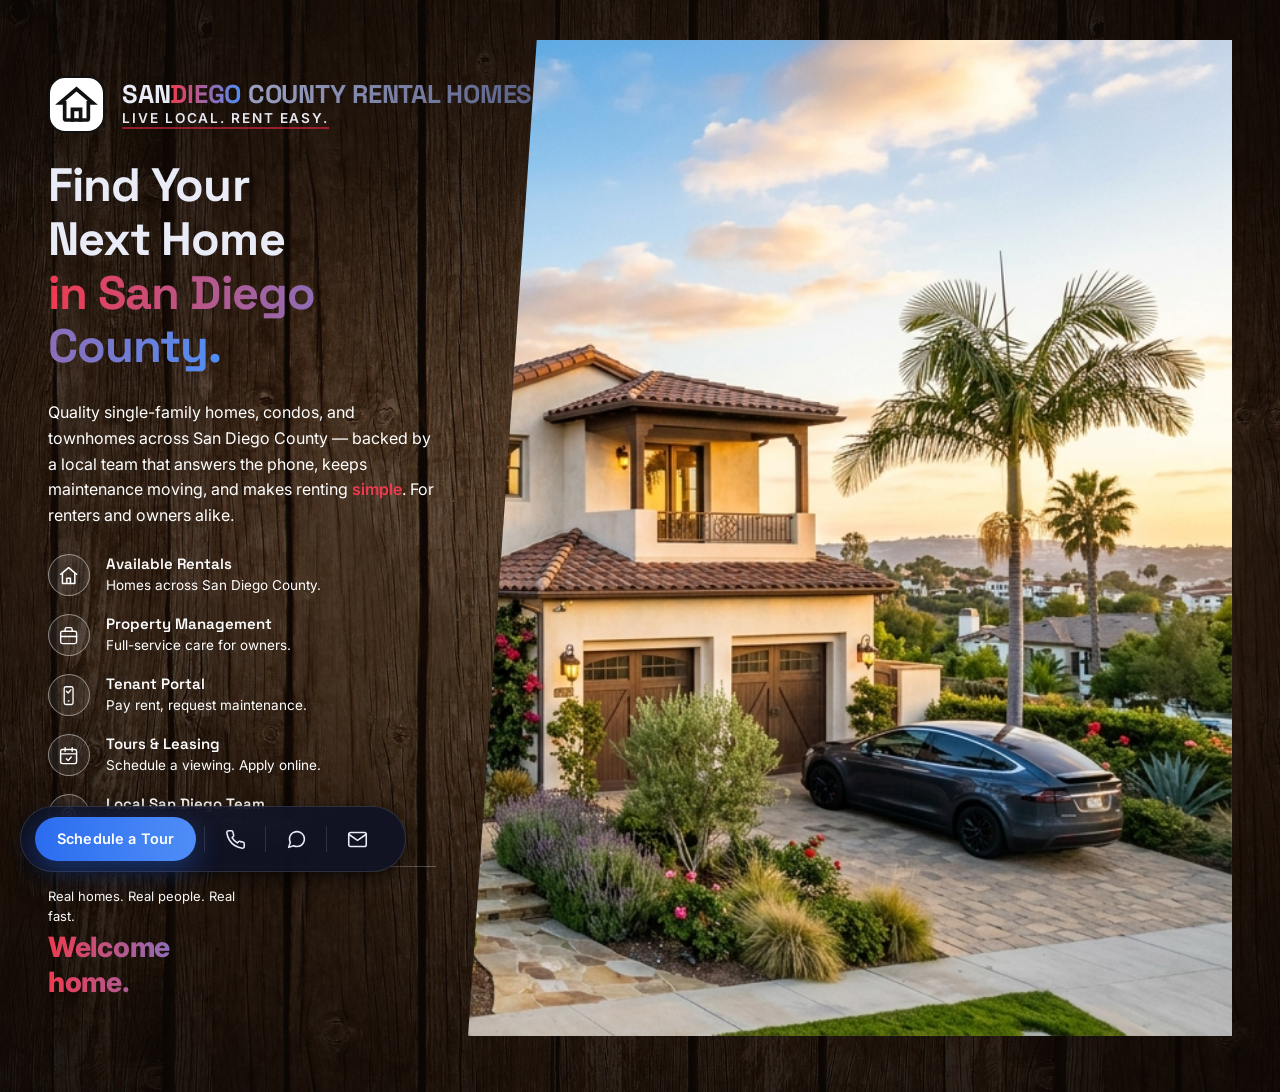
==== index.html @ 7c3f0041 "Revert cowboy titles, live chat + Schedule gradient blue, rancher-brand black-on-white house logo" ====
<!doctype html>
<html lang="en">
<head>
  <meta charset="UTF-8">
  <meta name="viewport" content="width=device-width, initial-scale=1">
  <title>San Diego County Rental Homes — Quality Rentals & Property Management in San Diego County, CA</title>
  <meta name="description" content="Find your next home in San Diego. Quality single-family homes, condos, and townhomes for rent across San Diego County — plus full-service property management for owners. Call or text 619-642-2087.">
  <link rel="preconnect" href="https://fonts.googleapis.com">
  <link rel="preconnect" href="https://fonts.gstatic.com" crossorigin>
  <link href="https://fonts.googleapis.com/css2?family=Space+Grotesk:wght@500;600;700&family=Inter:wght@400;500;600;700&display=swap" rel="stylesheet">
  <link rel="icon" type="image/svg+xml" href="assets/logo.svg">
  <link rel="apple-touch-icon" sizes="180x180" href="assets/appicon-180.png">
  <link rel="manifest" href="site.webmanifest">
  <meta name="theme-color" content="#0b0f1e">
  <link rel="stylesheet" href="pages.css?v=17">
  <link rel="stylesheet" href="floating-bar.css?v=6">
</head>
<body>
  <div class="page">
    <div class="hero">
      <div class="hero-copy">
        <div class="brand"><a class="brand-mark" href="index.html" aria-label="San Diego County Rental Homes home"><img src="assets/logo.svg" alt="San Diego County Rental Homes logo"></a>

          <div class="brand-text">
            <a class="brand-home" href="index.html" aria-label="San Diego County Rental Homes home"><h1 class="brand-title">SAN<span class="accent">DIEGO</span> <span class="suffix">COUNTY RENTAL HOMES</span></h1></a>
            <a class="brand-sub" href="rentals.html">LIVE LOCAL. RENT EASY.</a>
          </div>
        </div>

        <h2 class="headline">
          Find Your Next Home<br>
          <span class="grad">in San Diego County.</span>
        </h2>
        <p class="lede">
          Quality single-family homes, condos, and townhomes across San Diego County — backed by a local team that answers the phone, keeps maintenance moving, and makes renting <span class="hl">simple</span>. For renters and owners alike.
        </p>

      <div class="features">
        <div class="feature">
          <a class="feature-icon" href="rentals.html" aria-label="Available Rentals"><svg viewBox="0 0 24 24" fill="none" stroke-width="1.7" stroke-linecap="round" stroke-linejoin="round"><path d="M3 10.5 12 3l9 7.5"/><path d="M5 9.5V21h14V9.5"/><path d="M10 21v-6h4v6"/></svg></a>
          <div>
            <h3><a href="rentals.html">Available Rentals</a></h3>
            <p class="tight">Homes across San Diego County.</p>
          </div>
        </div>
        <div class="feature">
          <a class="feature-icon" href="management.html" aria-label="Property Management"><svg viewBox="0 0 24 24" fill="none" stroke-width="1.6" stroke-linecap="round" stroke-linejoin="round"><rect x="3" y="7" width="18" height="14" rx="2"/><path d="M8 7V5a2 2 0 0 1 2-2h4a2 2 0 0 1 2 2v2"/><path d="M3 13h18"/><path d="M8 13v0M12 13v0M16 13v0"/></svg></a>
          <div>
            <h3><a href="management.html">Property Management</a></h3>
            <p>Full-service care for owners.</p>
          </div>
        </div>
        <div class="feature">
          <a class="feature-icon" href="tenants.html" aria-label="Tenant Portal"><svg viewBox="0 0 24 24" fill="none" stroke-width="1.5"><rect x="7" y="2" width="10" height="20" rx="2"/><path d="M11 18h2"/><path d="M9.5 7l2 2 3-3.5" stroke-linecap="round" stroke-linejoin="round"/></svg></a>
          <div>
            <h3><a href="tenants.html">Tenant Portal</a></h3>
            <p>Pay rent, request maintenance.</p>
          </div>
        </div>
        <div class="feature">
          <a class="feature-icon" href="contact.html" aria-label="Tours and Leasing"><svg viewBox="0 0 24 24" fill="none" stroke-width="1.6" stroke-linecap="round" stroke-linejoin="round"><rect x="3" y="5" width="18" height="16" rx="2"/><path d="M8 3v4M16 3v4M3 10h18"/><path d="M9.5 15.5l2 2 3.5-4"/></svg></a>
          <div>
            <h3><a href="contact.html">Tours &amp; Leasing</a></h3>
            <p>Schedule a viewing. Apply online.</p>
          </div>
        </div>
        <div class="feature">
          <a class="feature-icon" href="management.html" aria-label="Local San Diego Team"><svg viewBox="0 0 24 24" fill="none" stroke-width="1.7" stroke-linecap="round" stroke-linejoin="round"><path d="M12 21s-7-6.1-7-11a7 7 0 0 1 14 0c0 4.9-7 11-7 11z"/><circle cx="12" cy="10" r="2.6"/></svg></a>
          <div>
            <h3><a href="contact.html">Local San Diego Team</a></h3>
            <p>From the coast to East County.</p>
          </div>
        </div>
      </div>

        <div class="cta-row">
          <div class="cta-text">
            Real homes. Real people. Real fast.<br>
            <a class="slamdunk-link" href="rentals.html" aria-label="See available rentals">Welcome home.</a>
          </div>

        </div>
      </div>

      <div class="hero-photo-frame">
        <img src="assets/hero.jpg" alt="A beautiful San Diego rental home at golden hour">
      </div>
    </div>
  </div>

    <script src="brand-fit.js?v=2"></script>
  <script src="swipe-nav.js?v=1"></script>
<nav class="footer-bar" role="navigation" aria-label="App actions">
  <a class="footer-btn footer-cta" aria-label="Schedule a Tour" href="contact.html"><span>Schedule a Tour</span></a>
  <div class="fb-divider"></div>
  <a class="footer-btn" aria-label="Call" href="tel:+16196422087"><svg viewBox="0 0 24 24"><path d="M22 16.92v3a2 2 0 0 1-2.18 2 19.79 19.79 0 0 1-8.63-3.07 19.5 19.5 0 0 1-6-6 19.79 19.79 0 0 1-3.07-8.67A2 2 0 0 1 4.11 2h3a2 2 0 0 1 2 1.72c.127.96.361 1.903.7 2.81a2 2 0 0 1-.45 2.11L8.09 9.91a16 16 0 0 0 6 6l1.27-1.27a2 2 0 0 1 2.11-.45c.907.339 1.85.573 2.81.7A2 2 0 0 1 22 16.92z"/></svg></a>
  <div class="fb-divider"></div>
  <a class="footer-btn" aria-label="Text" href="sms:+16196422087"><svg viewBox="0 0 24 24"><path d="M21 11.5a8.38 8.38 0 0 1-.9 3.8 8.5 8.5 0 0 1-7.6 4.7 8.38 8.38 0 0 1-3.8-.9L3 21l1.9-5.7a8.38 8.38 0 0 1-.9-3.8 8.5 8.5 0 0 1 4.7-7.6 8.38 8.38 0 0 1 3.8-.9h.5a8.48 8.48 0 0 1 8 8v.5z"/></svg></a>
  <div class="fb-divider"></div>
  <a class="footer-btn" aria-label="Email" href="mailto:buddy@birdrockfunding.com"><svg viewBox="0 0 24 24"><rect x="2" y="4" width="20" height="16" rx="2"/><path d="m22 6-10 7L2 6"/></svg></a>
</nav>
<script src="floating-bar.js?v=4"></script>

<script>
  window.chatwootSettings = {
    launcherTitle: "Chat with Buddy",
    position: 'right',
    locale: 'en',
    darkMode: 'dark',
    type: 'expanded'
  };
  (function(d,t) {
    var BASE_URL="https://app.chatwoot.com";
    var g=d.createElement(t),s=d.getElementsByTagName(t)[0];
    g.src=BASE_URL+"/packs/js/sdk.js";
    g.async = true;
    s.parentNode.insertBefore(g,s);
    g.onload=function(){
      window.chatwootSDK.run({
        websiteToken: 'w75DuTkaqM5nry2hyCZPVpFz',
        baseUrl: BASE_URL
      });
      var st = document.createElement('style');
      st.textContent = '#chatwoot_widget_launcher, .woot-widget-bubble, .chatwoot-launcher, ' +
        '.woot-widget-bubble-icon { background: linear-gradient(90deg, #2b6cf0, #4f8ef7) !important; border-radius: 14px; }';
      document.head.appendChild(st);
    }
  })(document,"script");
</script>
</body>
</html>
---- pages.css ----
:root {
  --navy-950: #0b0f1e;
  --navy-900: #0f162c;
  --navy-700: #1c2547;
  --ink: #e9ecf7;
  --ink-dim: #aab1d1;
  --ink-faint: #7b83a8;
  --red: #d7263d;
  --blue: #4f8ef7;
  --red-bright: #ef3a50;
  --white: #ffffff;
  --gradient: linear-gradient(90deg, var(--red-bright), var(--blue));
}

* { box-sizing: border-box; }
html, body { margin: 0; min-height: 100%; }
html { background: var(--navy-950); }
body {
  overflow-x: hidden;
  background: var(--navy-950);
  color: var(--ink);
  font-family: Inter, ui-sans-serif, system-ui, sans-serif;
  -webkit-font-smoothing: antialiased;
}
a { color: inherit; text-decoration: none; }
h1, h2, h3 { font-family: 'Space Grotesk', Inter, ui-sans-serif, system-ui, sans-serif; }

.page { max-width: 1400px; margin: 0 auto; padding: 40px 48px 56px; }
.page-nav { display: flex; align-items: center; justify-content: space-between; gap: 20px; margin-bottom: 18px; }
.brand { display: flex; align-items: center; gap: 17.3px; }
.brand-mark { width: 56.9px; height: 56.9px; border-radius: 17.3px; object-fit: cover; flex-shrink: 0; background: linear-gradient(135deg, #d7263d, #4f8ef7); padding: 2px; }
.brand-title { margin: 0; font: 700 27.2px/1 'Space Grotesk', Inter, sans-serif; letter-spacing: -.01em; white-space: nowrap; }
.brand-title .accent, .page-heading .grad, .cta-text strong { background: var(--gradient); -webkit-background-clip: text; background-clip: text; color: transparent; }
.brand-title .suffix { background: linear-gradient(90deg, #9aa1c2, #5c6389); -webkit-background-clip: text; background-clip: text; color: transparent; }
.brand-sub { margin-top: 7px; color: #e8eaf3; font-size: 13.6px; font-weight: 600; letter-spacing: .14em; }
a.brand-sub { text-decoration: underline; text-decoration-color: rgba(215, 38, 61, .65); text-underline-offset: 4px; text-decoration-thickness: 2px; transition: color .15s, text-decoration-color .15s; }
a.brand-sub:hover { color: #ffffff; text-decoration-color: var(--blue); }
.lede-link { color: #ef3a50; font-weight: 600; text-decoration: underline; text-decoration-color: rgba(215, 38, 61, .55); text-underline-offset: 3px; transition: color .15s, text-decoration-color .15s; }
.lede-link:hover { color: var(--blue); text-decoration-color: var(--blue); }
.back-link { color: var(--ink-dim); font-size: 13px; font-weight: 600; }
.back-link:hover { color: var(--white); }

.hero { display: grid; grid-template-columns: minmax(320px, 420px) 1fr; gap: 0; align-items: stretch; min-height: 720px; }
.hero-copy { display: flex; flex-direction: column; gap: 26px; justify-content: center; padding: 32px 10px 32px 0; }
.page-heading { max-width: 410px; margin: 0; font-size: clamp(39.4px, 3.66vw, 53.4px); font-weight: 700; line-height: 1.15; letter-spacing: -.02em; }
.page-heading.heading-wide { font-size: clamp(36px, 3.25vw, 46px); letter-spacing: -.03em; }
.page-heading.mcp-heading { font-size: clamp(22px, 1.85vw, 28px); letter-spacing: -.025em; }
.page-lede { max-width: 44ch; margin: 0; color: var(--ink); font-size: 16px; line-height: 1.6; }


/* --- Homepage-specific classes (index.html) --- */
.headline { margin: 0; font-size: clamp(39.4px, 3.66vw, 53.4px); font-weight: 700; line-height: 1.15; letter-spacing: -.02em; text-wrap: balance; }
.headline .grad { background: var(--gradient); -webkit-background-clip: text; background-clip: text; color: transparent; }
.lede { max-width: 44ch; margin: 0; color: var(--ink); font-size: 16px; line-height: 1.6; }
.lede .hl { color: #ef3a50; font-weight: 600; }
.brand-mark img { width: 100%; height: 100%; object-fit: cover; border-radius: 15.3px; display: block; }
/* Side bullet list — same as Home page features */
.section-label { color: #ef3a50; font-size: 11px; font-weight: 700; letter-spacing: .18em; text-transform: uppercase; margin: 2px 0 -10px; }
.section-label:empty { display: none; }
.features { display: flex; flex-direction: column; gap: 18px; }
.features.compact { gap: 10px; }
.features.compact .feature-icon { width: 34px; height: 34px; }
.features.compact .feature-icon svg { width: 17px; height: 17px; }
.features.compact h3 { font-size: 13.5px; }
.features.compact p { font-size: 12px; }
.feature { display: flex; gap: 16px; align-items: flex-start; }
.feature-icon { width: 42px; height: 42px; border-radius: 50%; border: 1.5px solid rgba(215,38,61,0.55); display: flex; align-items: center; justify-content: center; flex-shrink: 0; background: rgba(215,38,61,0.08); color: inherit; }
.feature-icon svg { width: 21.25px; height: 21.25px; stroke: #ffffff; }
.feature h3 { font-size: 15px; font-weight: 600; margin: 0 0 2px; color: var(--ink); }
.feature p { font-size: 13.5px; line-height: 1.5; color: var(--ink-faint); margin: 0; max-width: none; }
.feature.active .feature-icon { background: var(--gradient); border-color: transparent; box-shadow: 0 6px 18px rgba(215,38,61,.35); }
.feature.active h3 a { background: var(--gradient); -webkit-background-clip: text; background-clip: text; color: transparent; }
.feature h3 a:hover { color: var(--white); }

.cta-row { display: flex; flex-direction: column; align-items: flex-start; gap: 14px; margin-top: 4px; padding-top: 20px; border-top: 1px solid rgba(255,255,255,.09); }
.cta-text { max-width: 200px; color: var(--ink); font-size: 13px; line-height: 1.5; }
.cta-text strong { font-size: 14px; font-weight: 600; }
.slamdunk-link { display: inline-block; margin-top: 4px; font-size: clamp(20px, 3vw, 28px); font-weight: 800; line-height: 1.25; letter-spacing: -.01em; background: var(--gradient); -webkit-background-clip: text; background-clip: text; color: transparent; transition: opacity .15s, transform .15s; }
.slamdunk-link:hover { opacity: .88; transform: translateY(-1px); }
.page-heading.flow-heading { letter-spacing: -.025em; }
@media (max-width: 980px) {
  .page-heading.flow-heading { font-size: clamp(35px, 7.15vw, 52px); white-space: nowrap; }
}
@media (max-width: 560px) {
  .page-heading.flow-heading { font-size: clamp(24px, 6.5vw, 34px); white-space: nowrap; }
}
.cta-button { display: inline-flex; align-items: center; gap: 10px; padding: 12px 22px; border-radius: 999px; background: var(--gradient); color: var(--white); font-size: 14.5px; font-weight: 600; white-space: nowrap; box-shadow: 0 10px 28px rgba(215,38,61,.35); }
.cta-button:hover { transform: translateY(-1px); }
.hero-photo-frame { position: relative; min-height: 720px; overflow: hidden; clip-path: polygon(9% 0%, 100% 0%, 100% 100%, 0% 100%); background: var(--navy-900); }
.hero-photo-frame img { position: absolute; inset: 0; display: block; width: 100%; height: 100%; object-fit: cover; object-position: 100% 50%; }

.page-footer { display: flex; justify-content: space-between; gap: 20px; margin-top: 22px; padding-top: 16px; border-top: 1px solid rgba(255,255,255,.09); color: var(--ink-faint); font-size: 12px; }
.footer-brand { display: flex; flex-direction: column; gap: 6px; text-align: left; }
.footer-contact { display: flex; flex-direction: column; gap: 5px; text-align: right; line-height: 1.5; }
.footer-contact a { color: var(--ink); text-decoration: underline; text-underline-offset: 3px; text-decoration-color: rgba(215,38,61,.55); }
.footer-contact a:hover { color: var(--white); }

@media (max-width: 980px) {
  .page { padding: 28px 20px 40px; }
  .page-nav { margin-bottom: 24px; }
  .brand { gap: 12px; }
  .brand-mark { width: 48px; height: 48px; border-radius: 14px; }
  .brand-title { font-size: 20px; }
  .brand-sub { font-size: 10px; letter-spacing: .11em; }
  .back-link { font-size: 12px; }
  .hero { grid-template-columns: 1fr; min-height: 0; }
  .hero-copy { gap: 20px; padding: 0 0 24px; }
  .page-heading { max-width: 680px; font-size: clamp(39.4px, 3.66vw, 53.4px); }
  .page-lede { max-width: 680px; }
  .cta-row { max-width: 680px; }
  .hero-photo-frame { min-height: 430px; clip-path: none; }
  .hero-photo-frame img { object-position: 100% 50%; }
}

@media (max-width: 560px) {
  .page-nav { align-items: flex-start; }
  .back-link { padding-top: 10px; }
  .page-heading { font-size: clamp(39.4px, 3.66vw, 53.4px); }
  .cta-text { max-width: 300px; }
  .cta-button { min-height: 44px; }
  .hero-photo-frame, .hero-photo-frame img { min-height: 330px; }
  .page-footer { flex-direction: column; gap: 8px; }
  .footer-contact { text-align: left; }
}

/* ── Wood grain background - full page, follows photo angle (matches AmericasBestLenders.com) ── */
html { background: #2b1d13; }
body {
  background:
    linear-gradient(rgba(20, 12, 6, .45), rgba(20, 12, 6, .45)),
    #2b1d13 url('wood-bg.jpg') center/cover;
}
.hero-copy { padding: 36px 32px 36px 0; }
.hero-copy .lede, .hero-copy .page-lede, .hero-copy .cta-text,
.hero-copy .feature p, .hero-copy .feature h3 { color: #ffffff; }
.hero-copy .feature-icon { border-color: rgba(255,255,255,.45); background: rgba(255,255,255,.08); }
.hero-copy .cta-row { border-top-color: rgba(255,255,255,.25); }
.page-footer { border-top-color: rgba(255,255,255,.25); }
@media (max-width: 980px) {
  .hero-copy { padding: 28px 24px; border-radius: 20px; }
}

/* -- Rancher-brand logo plate (Glenn 9/13 3:23 PM) -- */
.brand-mark { background: #ffffff; border: 2.5px solid #111111; }
---- floating-bar.css ----
/* Floating pill footer bar — app-style persistent actions (Glenn 9/3)
   Same pattern as his reference: centered pill, icon buttons, dividers. Styles the SlamDunk dark theme. */
:root{
  --fb-bg: rgba(13,18,38,.86);
  --fb-border: rgba(255,255,255,.12);
  --fb-icon: #e9ecf7;
  --fb-muted: #7b83a8;
  --fb-shadow:0 8px 24px rgba(0,0,0,.5), 0 2px 6px rgba(0,0,0,.3);
}
.footer-bar{
  position:fixed;
  left:20px;
  bottom:28px;
  display:flex;
  align-items:center;
  gap:6px;
  padding:10px 26px 10px 14px;
  background:var(--fb-bg);
  border:1px solid var(--fb-border);
  border-radius:999px;
  box-shadow:var(--fb-shadow);
  backdrop-filter:blur(12px);
  -webkit-backdrop-filter:blur(12px);
  z-index:9998;
}
.footer-btn{
  display:flex;
  align-items:center;
  justify-content:center;
  width:44px;
  height:44px;
  border-radius:999px;
  background:transparent;
  border:none;
  cursor:pointer;
  color:var(--fb-icon);
  transition:background .15s ease, transform .15s ease;
  text-decoration:none;
}
.footer-btn:hover:not(.active){
  background:rgba(255,255,255,.08);
  transform:translateY(-1px);
}
.footer-btn:active{
  transform:translateY(0);
}
.footer-btn.active{
  background:linear-gradient(90deg, #2b6cf0, #4f8ef7);
  color:#fff;
}
.footer-btn svg{
  width:21px;
  height:21px;
  stroke:currentColor;
  fill:none;
  stroke-width:1.8;
  stroke-linecap:round;
  stroke-linejoin:round;
}
.footer-btn.footer-cta{
  width:auto;
  height:44px;
  padding:0 22px;
  background:linear-gradient(90deg, #2b6cf0, #4f8ef7);
  color:#fff;
  font-weight:600;
  font-size:14.5px;
  letter-spacing:.01em;
  white-space:nowrap;
  border-radius:999px;
  box-shadow:0 10px 28px rgba(43,108,240,.35);
}
.footer-btn.footer-cta span{
  display:block;
  line-height:44px;
}
.footer-btn.footer-cta:hover{
  background:linear-gradient(90deg, #1e56d6, #3a7ef5);
  transform:translateY(-1px);
}
.fb-divider{
  width:1px;
  height:26px;
  background:var(--fb-border);
  margin:0 2px;
}
@media (max-width: 480px){
  .footer-bar{ left:12px; right:84px; bottom:18px; padding:8px 22px 8px 10px; gap:4px; overflow:hidden; }
  .footer-btn{ width:40px; height:40px; flex-shrink:0; }
  .footer-btn.footer-cta{ padding:0 18px; height:44px; font-size:14px; }
  .footer-btn.footer-cta span{ line-height:44px; }
}
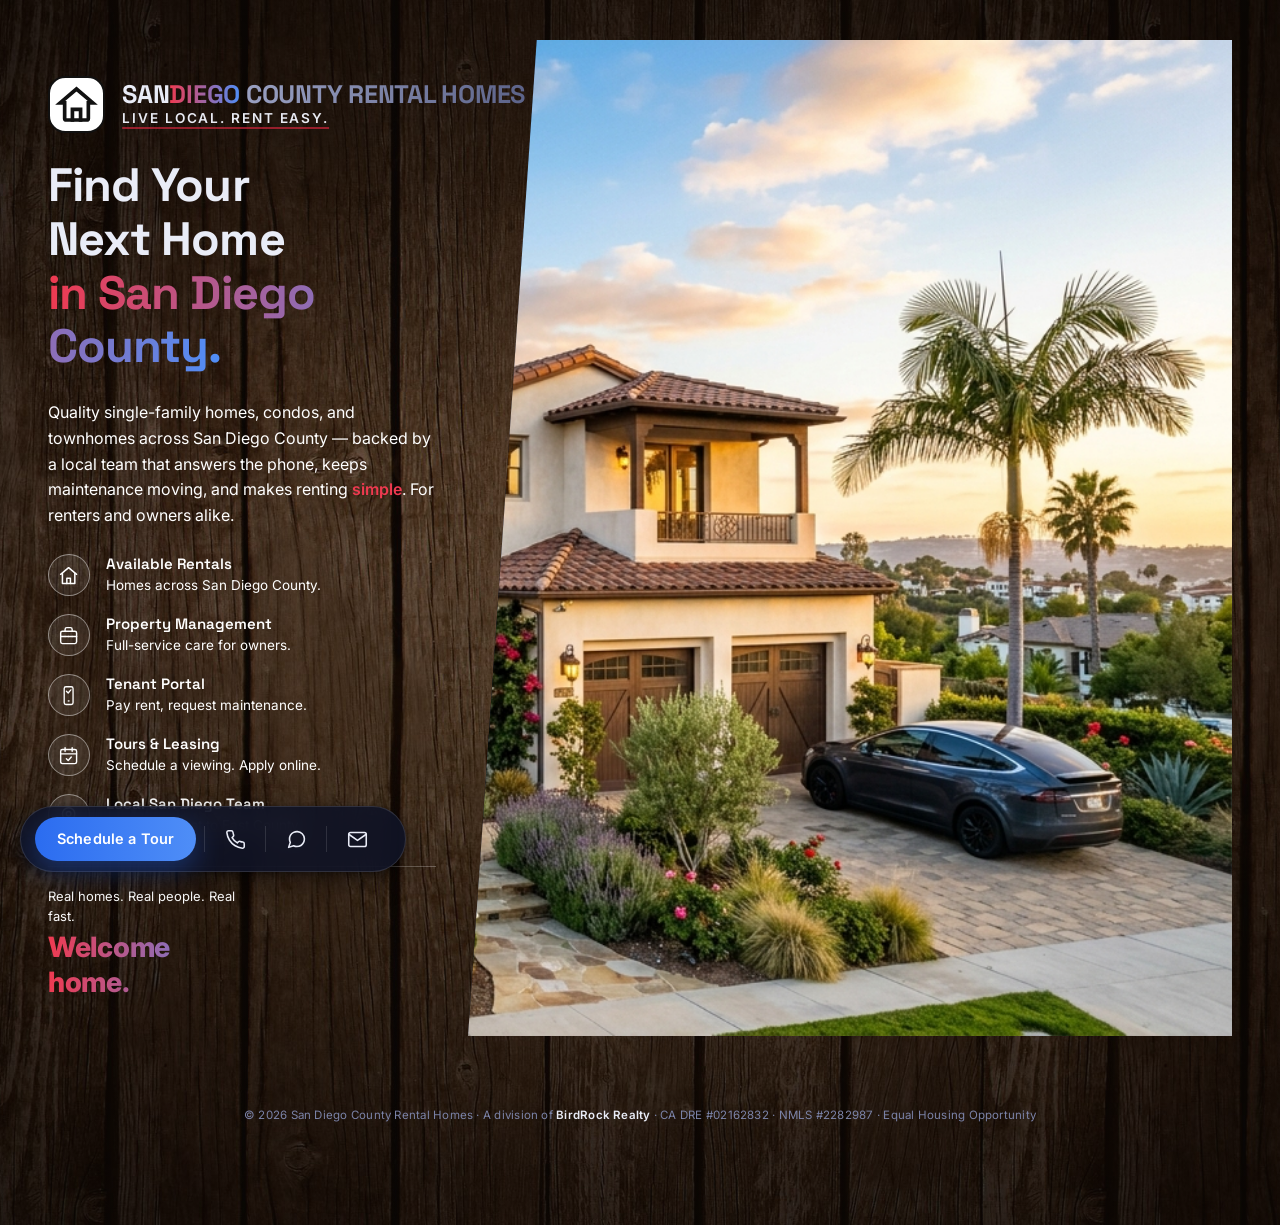
==== commit ab2d33a4: "Add legal licensing footer: division of BirdRock Realty, CA DRE #02162832, NMLS #2282987, Equal Hous" ====
--- a/index.html
+++ b/index.html
@@ -13,7 +13,7 @@
   <link rel="manifest" href="site.webmanifest">
   <meta name="theme-color" content="#0b0f1e">
   <link rel="stylesheet" href="pages.css?v=17">
-  <link rel="stylesheet" href="floating-bar.css?v=6">
+  <link rel="stylesheet" href="floating-bar.css?v=7">
 </head>
 <body>
   <div class="page">
@@ -99,7 +99,7 @@
   <div class="fb-divider"></div>
   <a class="footer-btn" aria-label="Email" href="mailto:buddy@birdrockfunding.com"><svg viewBox="0 0 24 24"><rect x="2" y="4" width="20" height="16" rx="2"/><path d="m22 6-10 7L2 6"/></svg></a>
 </nav>
-<script src="floating-bar.js?v=4"></script>
+<script src="floating-bar.js?v=5"></script>
 
 <script>
   window.chatwootSettings = {
--- a/floating-bar.css
+++ b/floating-bar.css
@@ -84,6 +84,18 @@
   background:var(--fb-border);
   margin:0 2px;
 }
+
+/* Legal licensing footer (Glenn 9/13) */
+.legal-footer{
+  margin-top:14px;
+  padding:0 4px 100px;
+  color:var(--fb-muted);
+  font-size:11.5px;
+  text-align:center;
+  letter-spacing:.02em;
+  line-height:1.6;
+}
+.legal-footer .lf-strong{ font-weight:600; color:#e9ecf7; }
 @media (max-width: 480px){
   .footer-bar{ left:12px; right:84px; bottom:18px; padding:8px 22px 8px 10px; gap:4px; overflow:hidden; }
   .footer-btn{ width:40px; height:40px; flex-shrink:0; }
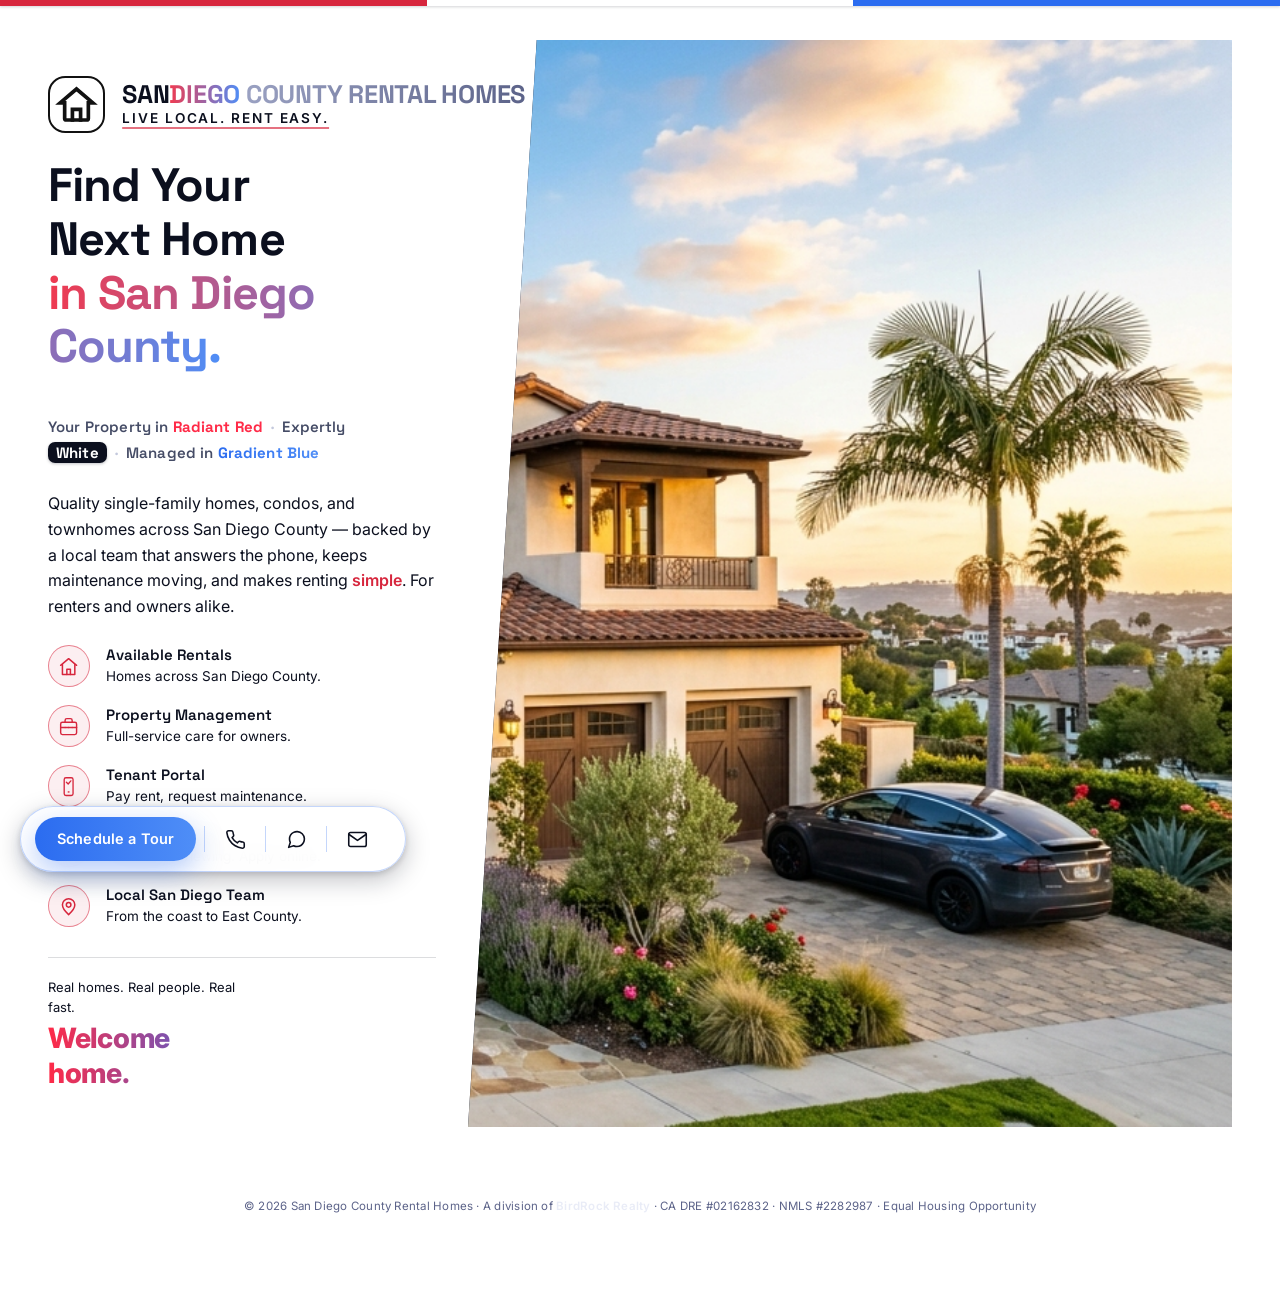
==== commit 50eefb8d: "County site: all-white theme + Red/White/Blue flag styling, flag tagline on all pages (Glenn 9/13 4:" ====
--- a/index.html
+++ b/index.html
@@ -11,9 +11,9 @@
   <link rel="icon" type="image/svg+xml" href="assets/logo.svg">
   <link rel="apple-touch-icon" sizes="180x180" href="assets/appicon-180.png">
   <link rel="manifest" href="site.webmanifest">
-  <meta name="theme-color" content="#0b0f1e">
-  <link rel="stylesheet" href="pages.css?v=17">
-  <link rel="stylesheet" href="floating-bar.css?v=7">
+  <meta name="theme-color" content="#ffffff">
+  <link rel="stylesheet" href="pages.css?v=18">
+  <link rel="stylesheet" href="floating-bar.css?v=8">
 </head>
 <body>
   <div class="page">
@@ -99,7 +99,7 @@
   <div class="fb-divider"></div>
   <a class="footer-btn" aria-label="Email" href="mailto:buddy@birdrockfunding.com"><svg viewBox="0 0 24 24"><rect x="2" y="4" width="20" height="16" rx="2"/><path d="m22 6-10 7L2 6"/></svg></a>
 </nav>
-<script src="floating-bar.js?v=5"></script>
+<script src="floating-bar.js?v=6"></script>
 
 <script>
   window.chatwootSettings = {
--- a/pages.css
+++ b/pages.css
@@ -142,3 +142,48 @@
 
 /* -- Rancher-brand logo plate (Glenn 9/13 3:23 PM) -- */
 .brand-mark { background: #ffffff; border: 2.5px solid #111111; }
+
+/* ═══ ALL-WHITE + RED / WHITE / BLUE THEME (Glenn 9/13 4:07 PM) ═══ */
+html { background: #ffffff; }
+body {
+  background: #ffffff;
+  color: #0b0f1e;
+}
+/* flag stripe across the very top of every page */
+body::before {
+  content: "";
+  position: fixed; top: 0; left: 0; right: 0; height: 6px; z-index: 9999;
+  background: linear-gradient(90deg, #d7263d 0 33.33%, #ffffff 33.33% 66.66%, #2b6cf0 66.66% 100%);
+  box-shadow: 0 1px 3px rgba(11,15,30,.18);
+}
+.brand-sub { color: #0b0f1e; }
+a.brand-sub:hover { color: #ff2a47; text-decoration-color: var(--blue); }
+.headline, .page-heading, .page-lede, .lede, .cta-text { color: #0b0f1e; }
+.lede .hl { color: #d7263d; }
+.slamdunk-link { background: linear-gradient(90deg, #ff2a47, #2b6cf0); -webkit-background-clip: text; background-clip: text; color: transparent; }
+.feature h3 { color: #0b0f1e; }
+.feature h3 a:hover { color: #d7263d; }
+.feature p { color: #5c6389; }
+.feature-icon { border-color: rgba(215,38,61,.55); background: rgba(215,38,61,.07); }
+.feature-icon svg { stroke: #d7263d !important; }
+.feature.active .feature-icon { background: linear-gradient(90deg, #d7263d, #2b6cf0); border-color: transparent; box-shadow: 0 6px 18px rgba(215,38,61,.3); }
+.feature.active h3 a { background: linear-gradient(90deg, #d7263d, #2b6cf0); -webkit-background-clip: text; background-clip: text; color: transparent; }
+.cta-row, .page-footer { border-top-color: rgba(11,15,30,.14); }
+.page-footer { color: #5c6389; }
+.footer-contact a { color: #0b0f1e; }
+.footer-contact a:hover { color: #ff2a47; }
+.back-link { color: #5c6389; }
+.back-link:hover { color: #0b0f1e; }
+.cta-button { background: linear-gradient(90deg, #2b6cf0, #4f8ef7); box-shadow: 0 10px 28px rgba(43,108,240,.32); }
+.cta-button:hover { transform: translateY(-1px); box-shadow: 0 12px 32px rgba(43,108,240,.42); }
+/* hero-copy was forced white-on-wood by the wood block — flip to dark-on-white */
+.hero-copy .lede, .hero-copy .page-lede, .hero-copy .cta-text,
+.hero-copy .feature p, .hero-copy .feature h3 { color: #0b0f1e; }
+.hero-copy .feature-icon { border-color: rgba(215,38,61,.55); background: rgba(215,38,61,.07); }
+.hero-copy .cta-row { border-top-color: rgba(11,15,30,.14); }
+/* Flag tagline (injected by floating-bar.js on every page) */
+.flag-tagline { margin: 14px 0 0; display: block; font: 600 15px/1.7 'Space Grotesk', Inter, sans-serif; color: #454c66; letter-spacing: .01em; }
+.flag-tagline .ft-sep { color: #c3c8dc; padding: 0 8px; }
+.flag-tagline .ft-red { color: #ff2a47; font-weight: 700; }
+.flag-tagline .ft-white { background: #0b0f1e; color: #ffffff; font-weight: 700; padding: 1px 8px; border-radius: 7px; box-shadow: 0 1px 3px rgba(11,15,30,.25); }
+.flag-tagline .ft-blue { background: linear-gradient(90deg, #2b6cf0, #4f8ef7); -webkit-background-clip: text; background-clip: text; color: transparent; font-weight: 700; }
--- a/floating-bar.css
+++ b/floating-bar.css
@@ -1,12 +1,14 @@
 /* Floating pill footer bar — app-style persistent actions (Glenn 9/3)
    Same pattern as his reference: centered pill, icon buttons, dividers. Styles the SlamDunk dark theme. */
 :root{
-  --fb-bg: rgba(13,18,38,.86);
-  --fb-border: rgba(255,255,255,.12);
-  --fb-icon: #e9ecf7;
-  --fb-muted: #7b83a8;
-  --fb-shadow:0 8px 24px rgba(0,0,0,.5), 0 2px 6px rgba(0,0,0,.3);
+  --fb-bg: rgba(255,255,255,.93);
+  --fb-border: rgba(43,108,240,.28);
+  --fb-icon: #0b0f1e;
+  --fb-muted: #5c6389;
+  --fb-shadow:0 8px 24px rgba(11,15,30,.25), 0 2px 6px rgba(11,15,30,.15);
 }
+/* White theme (Glenn 9/13): page-footer legal line stays readable on white */
+.legal-footer { color: #5c6389; }
 .footer-bar{
   position:fixed;
   left:20px;
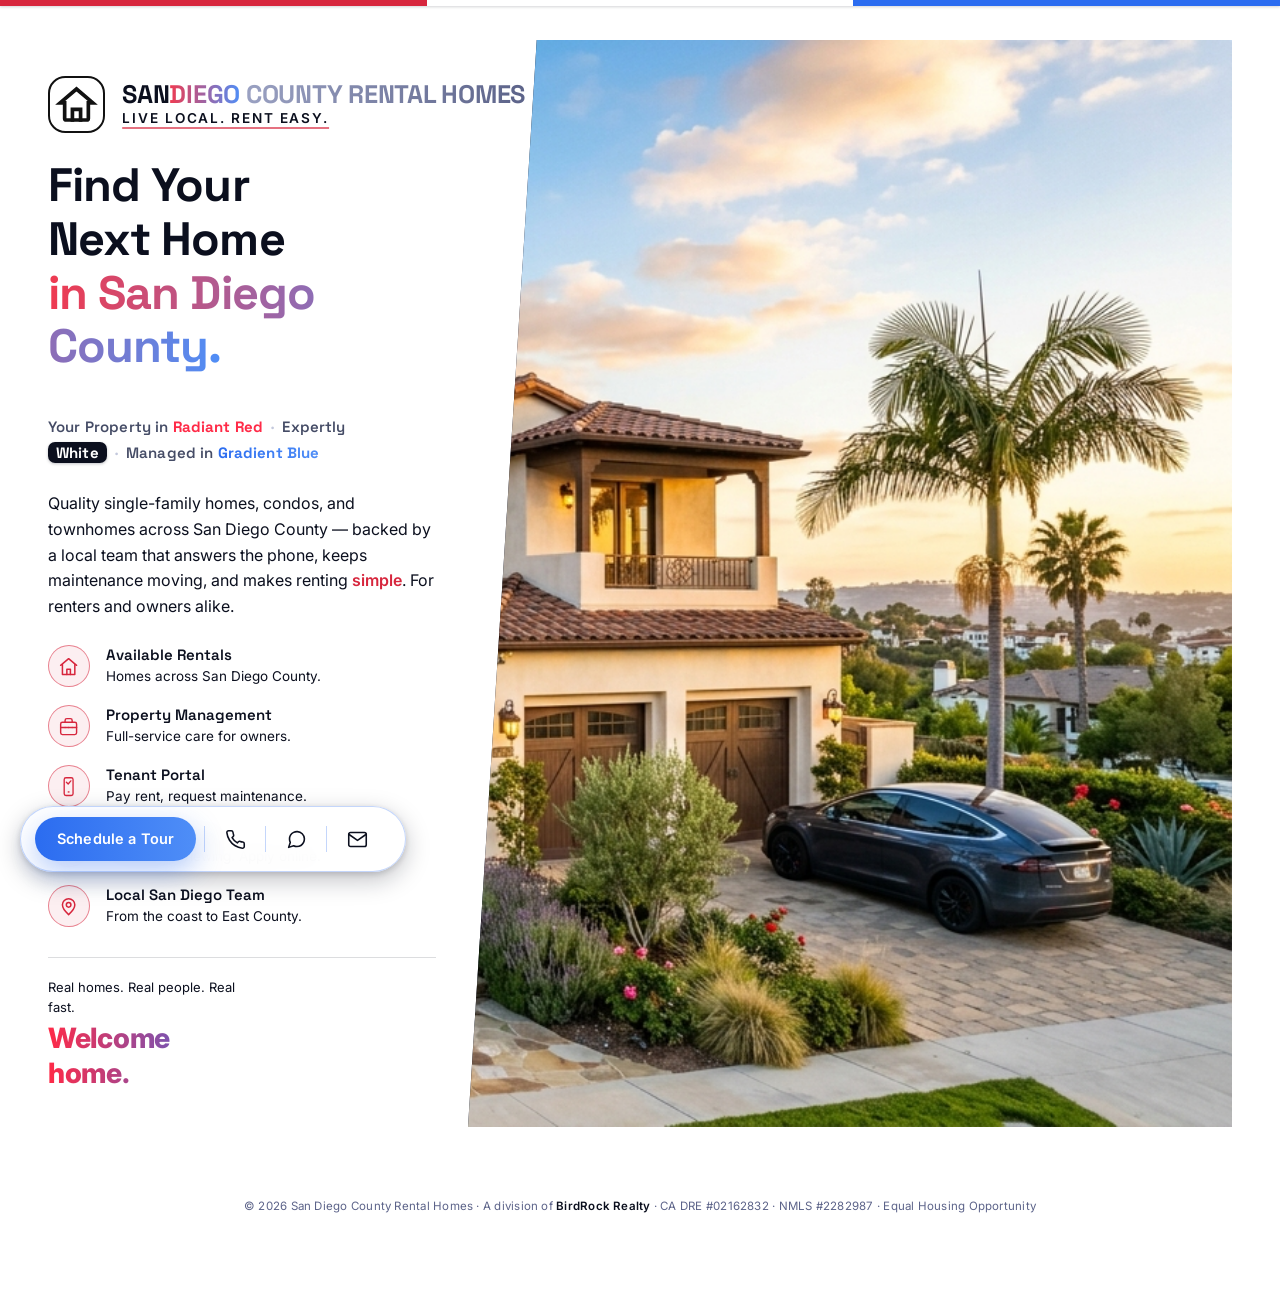
==== commit 9f8af836: "Fix legal footer BirdRock Realty contrast for white theme (v9)" ====
--- a/index.html
+++ b/index.html
@@ -13,7 +13,7 @@
   <link rel="manifest" href="site.webmanifest">
   <meta name="theme-color" content="#ffffff">
   <link rel="stylesheet" href="pages.css?v=18">
-  <link rel="stylesheet" href="floating-bar.css?v=8">
+  <link rel="stylesheet" href="floating-bar.css?v=9">
 </head>
 <body>
   <div class="page">
--- a/floating-bar.css
+++ b/floating-bar.css
@@ -97,7 +97,7 @@
   letter-spacing:.02em;
   line-height:1.6;
 }
-.legal-footer .lf-strong{ font-weight:600; color:#e9ecf7; }
+.legal-footer .lf-strong{ font-weight:600; color:#0b0f1e; }
 @media (max-width: 480px){
   .footer-bar{ left:12px; right:84px; bottom:18px; padding:8px 22px 8px 10px; gap:4px; overflow:hidden; }
   .footer-btn{ width:40px; height:40px; flex-shrink:0; }
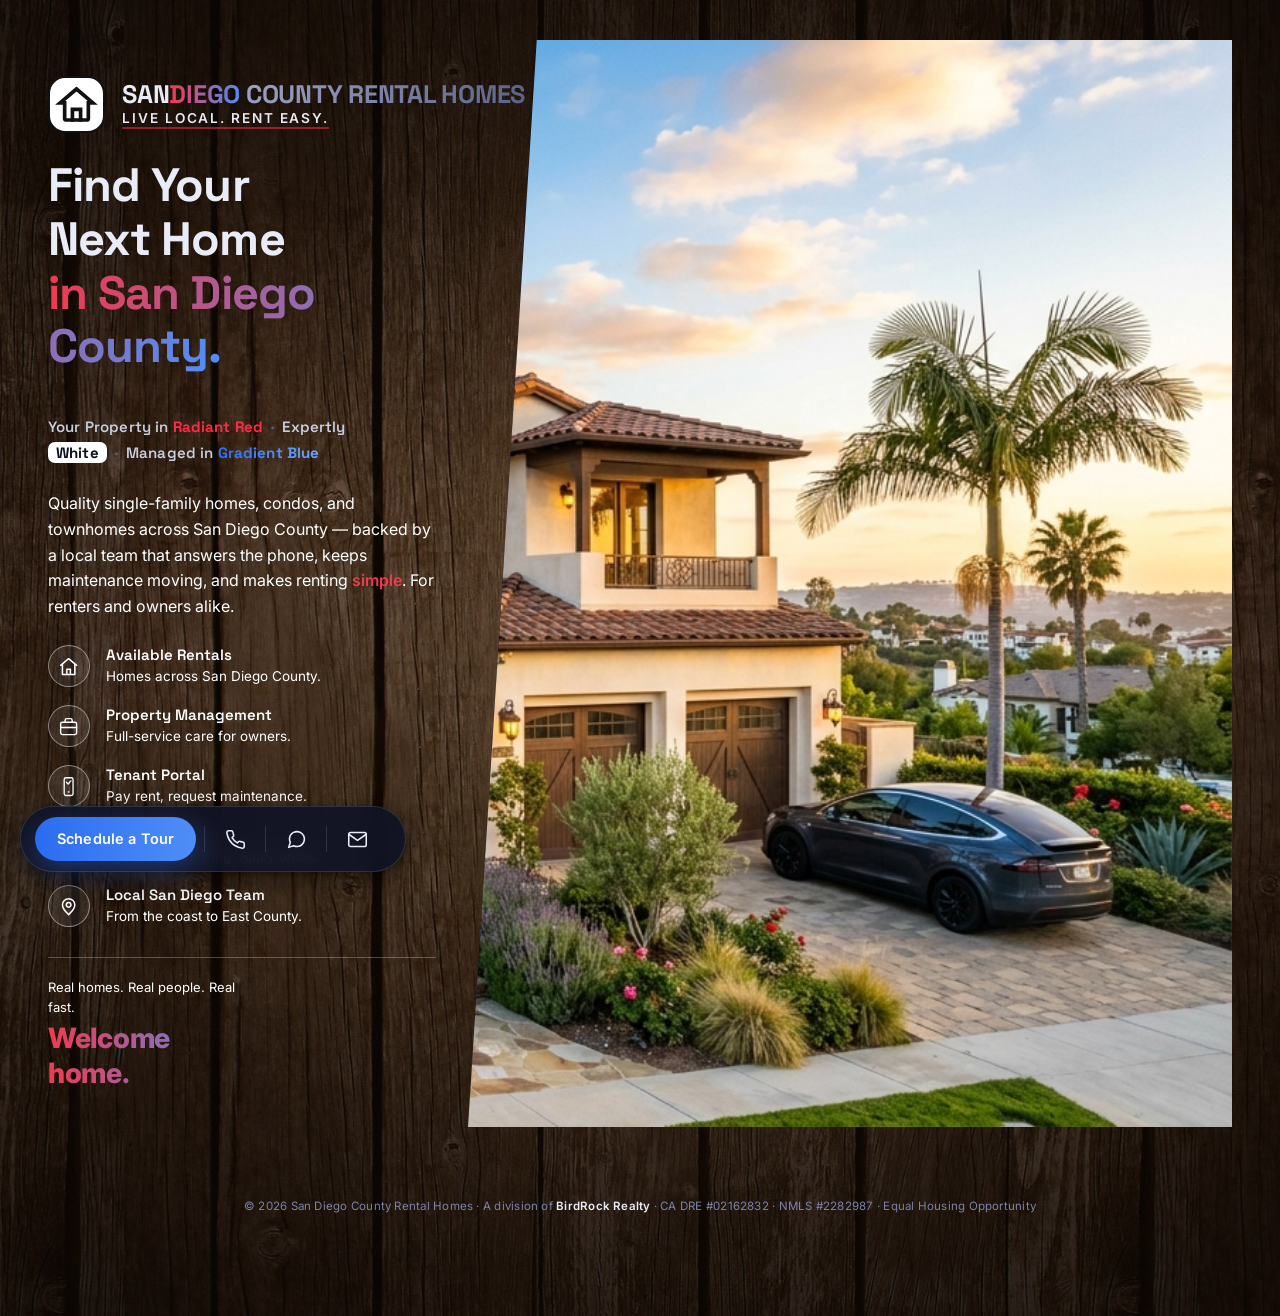
==== commit 98c64b32: "REVERT all-white theme per Glenn (words only stay red/white/blue); tagline kept on all pages, retune" ====
--- a/index.html
+++ b/index.html
@@ -11,9 +11,9 @@
   <link rel="icon" type="image/svg+xml" href="assets/logo.svg">
   <link rel="apple-touch-icon" sizes="180x180" href="assets/appicon-180.png">
   <link rel="manifest" href="site.webmanifest">
-  <meta name="theme-color" content="#ffffff">
-  <link rel="stylesheet" href="pages.css?v=18">
-  <link rel="stylesheet" href="floating-bar.css?v=9">
+  <meta name="theme-color" content="#0b0f1e">
+  <link rel="stylesheet" href="pages.css?v=19">
+  <link rel="stylesheet" href="floating-bar.css?v=10">
 </head>
 <body>
   <div class="page">
--- a/pages.css
+++ b/pages.css
@@ -143,47 +143,10 @@
 /* -- Rancher-brand logo plate (Glenn 9/13 3:23 PM) -- */
 .brand-mark { background: #ffffff; border: 2.5px solid #111111; }
 
-/* ═══ ALL-WHITE + RED / WHITE / BLUE THEME (Glenn 9/13 4:07 PM) ═══ */
-html { background: #ffffff; }
-body {
-  background: #ffffff;
-  color: #0b0f1e;
-}
-/* flag stripe across the very top of every page */
-body::before {
-  content: "";
-  position: fixed; top: 0; left: 0; right: 0; height: 6px; z-index: 9999;
-  background: linear-gradient(90deg, #d7263d 0 33.33%, #ffffff 33.33% 66.66%, #2b6cf0 66.66% 100%);
-  box-shadow: 0 1px 3px rgba(11,15,30,.18);
-}
-.brand-sub { color: #0b0f1e; }
-a.brand-sub:hover { color: #ff2a47; text-decoration-color: var(--blue); }
-.headline, .page-heading, .page-lede, .lede, .cta-text { color: #0b0f1e; }
-.lede .hl { color: #d7263d; }
-.slamdunk-link { background: linear-gradient(90deg, #ff2a47, #2b6cf0); -webkit-background-clip: text; background-clip: text; color: transparent; }
-.feature h3 { color: #0b0f1e; }
-.feature h3 a:hover { color: #d7263d; }
-.feature p { color: #5c6389; }
-.feature-icon { border-color: rgba(215,38,61,.55); background: rgba(215,38,61,.07); }
-.feature-icon svg { stroke: #d7263d !important; }
-.feature.active .feature-icon { background: linear-gradient(90deg, #d7263d, #2b6cf0); border-color: transparent; box-shadow: 0 6px 18px rgba(215,38,61,.3); }
-.feature.active h3 a { background: linear-gradient(90deg, #d7263d, #2b6cf0); -webkit-background-clip: text; background-clip: text; color: transparent; }
-.cta-row, .page-footer { border-top-color: rgba(11,15,30,.14); }
-.page-footer { color: #5c6389; }
-.footer-contact a { color: #0b0f1e; }
-.footer-contact a:hover { color: #ff2a47; }
-.back-link { color: #5c6389; }
-.back-link:hover { color: #0b0f1e; }
-.cta-button { background: linear-gradient(90deg, #2b6cf0, #4f8ef7); box-shadow: 0 10px 28px rgba(43,108,240,.32); }
-.cta-button:hover { transform: translateY(-1px); box-shadow: 0 12px 32px rgba(43,108,240,.42); }
-/* hero-copy was forced white-on-wood by the wood block — flip to dark-on-white */
-.hero-copy .lede, .hero-copy .page-lede, .hero-copy .cta-text,
-.hero-copy .feature p, .hero-copy .feature h3 { color: #0b0f1e; }
-.hero-copy .feature-icon { border-color: rgba(215,38,61,.55); background: rgba(215,38,61,.07); }
-.hero-copy .cta-row { border-top-color: rgba(11,15,30,.14); }
-/* Flag tagline (injected by floating-bar.js on every page) */
-.flag-tagline { margin: 14px 0 0; display: block; font: 600 15px/1.7 'Space Grotesk', Inter, sans-serif; color: #454c66; letter-spacing: .01em; }
-.flag-tagline .ft-sep { color: #c3c8dc; padding: 0 8px; }
+/* ═══ REVERT of all-white theme (Glenn 9/13 4:13 PM: "The Words not the whole Site. Change it back.")
+   Wood/dark theme restored. ONLY the tagline words stay Red / White / Blue. ═══ */
+.flag-tagline { margin: 14px 0 0; display: block; font: 600 15px/1.7 'Space Grotesk', Inter, sans-serif; color: #c9cede; letter-spacing: .01em; }
+.flag-tagline .ft-sep { color: #5c6389; padding: 0 8px; }
 .flag-tagline .ft-red { color: #ff2a47; font-weight: 700; }
-.flag-tagline .ft-white { background: #0b0f1e; color: #ffffff; font-weight: 700; padding: 1px 8px; border-radius: 7px; box-shadow: 0 1px 3px rgba(11,15,30,.25); }
-.flag-tagline .ft-blue { background: linear-gradient(90deg, #2b6cf0, #4f8ef7); -webkit-background-clip: text; background-clip: text; color: transparent; font-weight: 700; }
+.flag-tagline .ft-white { background: #ffffff; color: #0b0f1e; font-weight: 700; padding: 1px 8px; border-radius: 7px; }
+.flag-tagline .ft-blue { background: linear-gradient(90deg, #2b6cf0, #6ba6ff); -webkit-background-clip: text; background-clip: text; color: transparent; font-weight: 700; }
--- a/floating-bar.css
+++ b/floating-bar.css
@@ -1,14 +1,12 @@
 /* Floating pill footer bar — app-style persistent actions (Glenn 9/3)
    Same pattern as his reference: centered pill, icon buttons, dividers. Styles the SlamDunk dark theme. */
 :root{
-  --fb-bg: rgba(255,255,255,.93);
-  --fb-border: rgba(43,108,240,.28);
-  --fb-icon: #0b0f1e;
-  --fb-muted: #5c6389;
-  --fb-shadow:0 8px 24px rgba(11,15,30,.25), 0 2px 6px rgba(11,15,30,.15);
+  --fb-bg: rgba(13,18,38,.86);
+  --fb-border: rgba(255,255,255,.12);
+  --fb-icon: #e9ecf7;
+  --fb-muted: #7b83a8;
+  --fb-shadow:0 8px 24px rgba(0,0,0,.5), 0 2px 6px rgba(0,0,0,.3);
 }
-/* White theme (Glenn 9/13): page-footer legal line stays readable on white */
-.legal-footer { color: #5c6389; }
 .footer-bar{
   position:fixed;
   left:20px;
@@ -97,7 +95,7 @@
   letter-spacing:.02em;
   line-height:1.6;
 }
-.legal-footer .lf-strong{ font-weight:600; color:#0b0f1e; }
+.legal-footer .lf-strong{ font-weight:600; color:#e9ecf7; }
 @media (max-width: 480px){
   .footer-bar{ left:12px; right:84px; bottom:18px; padding:8px 22px 8px 10px; gap:4px; overflow:hidden; }
   .footer-btn{ width:40px; height:40px; flex-shrink:0; }
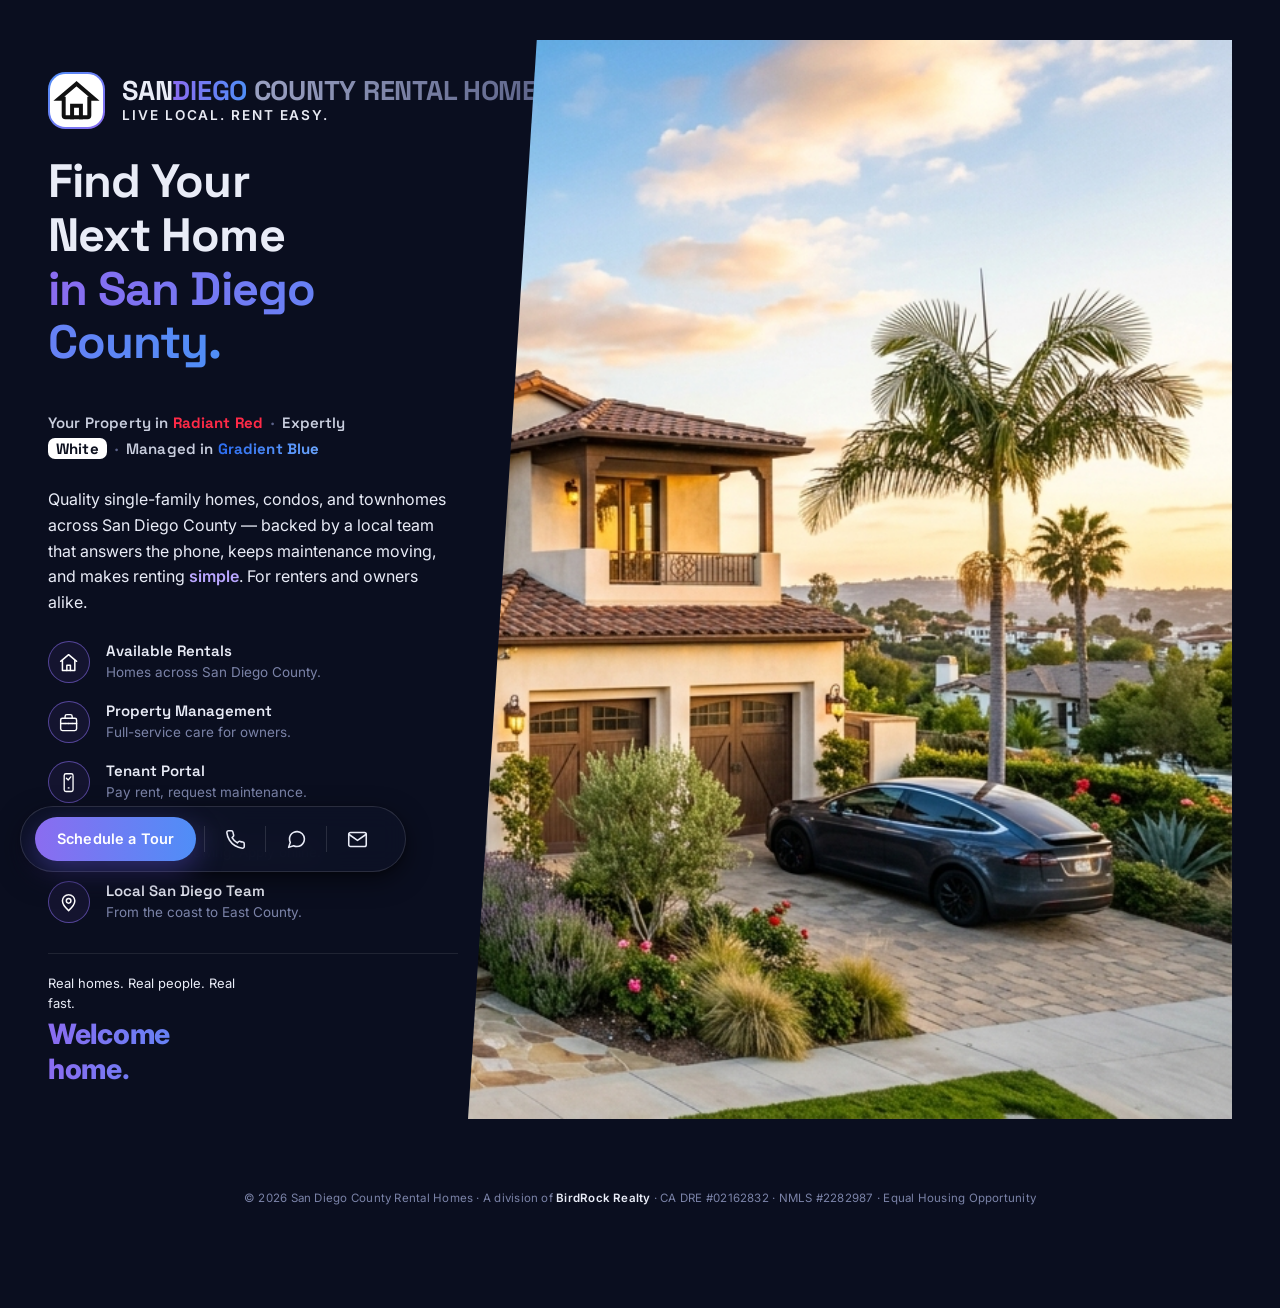
==== commit 98107748: "Convert to SlamDunk Technologies template (Glenn 9/22): adopt slamdunktechnologies.com pages.css the" ====
--- a/index.html
+++ b/index.html
@@ -11,9 +11,9 @@
   <link rel="icon" type="image/svg+xml" href="assets/logo.svg">
   <link rel="apple-touch-icon" sizes="180x180" href="assets/appicon-180.png">
   <link rel="manifest" href="site.webmanifest">
-  <meta name="theme-color" content="#0b0f1e">
-  <link rel="stylesheet" href="pages.css?v=19">
-  <link rel="stylesheet" href="floating-bar.css?v=10">
+  <meta name="theme-color" content="#000000">
+  <link rel="stylesheet" href="pages.css?v=12">
+  <link rel="stylesheet" href="floating-bar.css?v=4">
 </head>
 <body>
   <div class="page">
@@ -117,7 +117,7 @@
     s.parentNode.insertBefore(g,s);
     g.onload=function(){
       window.chatwootSDK.run({
-        websiteToken: 'w75DuTkaqM5nry2hyCZPVpFz',
+        websiteToken: 'yThfudZBD2Ke6P4F8vaH173w',
         baseUrl: BASE_URL
       });
       var st = document.createElement('style');
--- a/pages.css
+++ b/pages.css
@@ -1,19 +1,18 @@
 :root {
-  --navy-950: #0b0f1e;
-  --navy-900: #0f162c;
+  --navy-950: #0a0e1f;
+  --navy-900: #0d1226;
   --navy-700: #1c2547;
   --ink: #e9ecf7;
   --ink-dim: #aab1d1;
   --ink-faint: #7b83a8;
-  --red: #d7263d;
+  --violet: #8b6cf0;
   --blue: #4f8ef7;
-  --red-bright: #ef3a50;
   --white: #ffffff;
-  --gradient: linear-gradient(90deg, var(--red-bright), var(--blue));
+  --gradient: linear-gradient(90deg, var(--violet), var(--blue));
 }
 
 * { box-sizing: border-box; }
-html, body { margin: 0; min-height: 100%; }
+html, body { margin: 0; min-height: 100%; overscroll-behavior-x: none; }
 html { background: var(--navy-950); }
 body {
   overflow-x: hidden;
@@ -28,14 +27,14 @@
 .page { max-width: 1400px; margin: 0 auto; padding: 40px 48px 56px; }
 .page-nav { display: flex; align-items: center; justify-content: space-between; gap: 20px; margin-bottom: 18px; }
 .brand { display: flex; align-items: center; gap: 17.3px; }
-.brand-mark { width: 56.9px; height: 56.9px; border-radius: 17.3px; object-fit: cover; flex-shrink: 0; background: linear-gradient(135deg, #d7263d, #4f8ef7); padding: 2px; }
+.brand-mark { width: 56.9px; height: 56.9px; border-radius: 17.3px; object-fit: cover; flex-shrink: 0; background: linear-gradient(135deg, #4f8ef7, #8b6cf0); padding: 2px; }
 .brand-title { margin: 0; font: 700 27.2px/1 'Space Grotesk', Inter, sans-serif; letter-spacing: -.01em; white-space: nowrap; }
 .brand-title .accent, .page-heading .grad, .cta-text strong { background: var(--gradient); -webkit-background-clip: text; background-clip: text; color: transparent; }
 .brand-title .suffix { background: linear-gradient(90deg, #9aa1c2, #5c6389); -webkit-background-clip: text; background-clip: text; color: transparent; }
 .brand-sub { margin-top: 7px; color: #e8eaf3; font-size: 13.6px; font-weight: 600; letter-spacing: .14em; }
-a.brand-sub { text-decoration: underline; text-decoration-color: rgba(215, 38, 61, .65); text-underline-offset: 4px; text-decoration-thickness: 2px; transition: color .15s, text-decoration-color .15s; }
+a.brand-sub { text-decoration: none; transition: color .15s; }
 a.brand-sub:hover { color: #ffffff; text-decoration-color: var(--blue); }
-.lede-link { color: #ef3a50; font-weight: 600; text-decoration: underline; text-decoration-color: rgba(215, 38, 61, .55); text-underline-offset: 3px; transition: color .15s, text-decoration-color .15s; }
+.lede-link { color: #a98cff; font-weight: 600; text-decoration: underline; text-decoration-color: rgba(139, 108, 240, .55); text-underline-offset: 3px; transition: color .15s, text-decoration-color .15s; }
 .lede-link:hover { color: var(--blue); text-decoration-color: var(--blue); }
 .back-link { color: var(--ink-dim); font-size: 13px; font-weight: 600; }
 .back-link:hover { color: var(--white); }
@@ -52,10 +51,10 @@
 .headline { margin: 0; font-size: clamp(39.4px, 3.66vw, 53.4px); font-weight: 700; line-height: 1.15; letter-spacing: -.02em; text-wrap: balance; }
 .headline .grad { background: var(--gradient); -webkit-background-clip: text; background-clip: text; color: transparent; }
 .lede { max-width: 44ch; margin: 0; color: var(--ink); font-size: 16px; line-height: 1.6; }
-.lede .hl { color: #ef3a50; font-weight: 600; }
+.lede .hl { color: #b9a6ff; font-weight: 600; }
 .brand-mark img { width: 100%; height: 100%; object-fit: cover; border-radius: 15.3px; display: block; }
 /* Side bullet list — same as Home page features */
-.section-label { color: #ef3a50; font-size: 11px; font-weight: 700; letter-spacing: .18em; text-transform: uppercase; margin: 2px 0 -10px; }
+.section-label { color: #b9a6ff; font-size: 11px; font-weight: 700; letter-spacing: .18em; text-transform: uppercase; margin: 2px 0 -10px; }
 .section-label:empty { display: none; }
 .features { display: flex; flex-direction: column; gap: 18px; }
 .features.compact { gap: 10px; }
@@ -64,11 +63,11 @@
 .features.compact h3 { font-size: 13.5px; }
 .features.compact p { font-size: 12px; }
 .feature { display: flex; gap: 16px; align-items: flex-start; }
-.feature-icon { width: 42px; height: 42px; border-radius: 50%; border: 1.5px solid rgba(215,38,61,0.55); display: flex; align-items: center; justify-content: center; flex-shrink: 0; background: rgba(215,38,61,0.08); color: inherit; }
+.feature-icon { width: 42px; height: 42px; border-radius: 50%; border: 1.5px solid rgba(139,108,240,0.55); display: flex; align-items: center; justify-content: center; flex-shrink: 0; background: rgba(139,108,240,0.08); color: inherit; }
 .feature-icon svg { width: 21.25px; height: 21.25px; stroke: #ffffff; }
 .feature h3 { font-size: 15px; font-weight: 600; margin: 0 0 2px; color: var(--ink); }
 .feature p { font-size: 13.5px; line-height: 1.5; color: var(--ink-faint); margin: 0; max-width: none; }
-.feature.active .feature-icon { background: var(--gradient); border-color: transparent; box-shadow: 0 6px 18px rgba(215,38,61,.35); }
+.feature.active .feature-icon { background: var(--gradient); border-color: transparent; box-shadow: 0 6px 18px rgba(107,90,240,.35); }
 .feature.active h3 a { background: var(--gradient); -webkit-background-clip: text; background-clip: text; color: transparent; }
 .feature h3 a:hover { color: var(--white); }
 
@@ -84,7 +83,7 @@
 @media (max-width: 560px) {
   .page-heading.flow-heading { font-size: clamp(24px, 6.5vw, 34px); white-space: nowrap; }
 }
-.cta-button { display: inline-flex; align-items: center; gap: 10px; padding: 12px 22px; border-radius: 999px; background: var(--gradient); color: var(--white); font-size: 14.5px; font-weight: 600; white-space: nowrap; box-shadow: 0 10px 28px rgba(215,38,61,.35); }
+.cta-button { display: inline-flex; align-items: center; gap: 10px; padding: 12px 22px; border-radius: 999px; background: var(--gradient); color: var(--white); font-size: 14.5px; font-weight: 600; white-space: nowrap; box-shadow: 0 10px 28px rgba(107,90,240,.35); }
 .cta-button:hover { transform: translateY(-1px); }
 .hero-photo-frame { position: relative; min-height: 720px; overflow: hidden; clip-path: polygon(9% 0%, 100% 0%, 100% 100%, 0% 100%); background: var(--navy-900); }
 .hero-photo-frame img { position: absolute; inset: 0; display: block; width: 100%; height: 100%; object-fit: cover; object-position: 100% 50%; }
@@ -92,7 +91,7 @@
 .page-footer { display: flex; justify-content: space-between; gap: 20px; margin-top: 22px; padding-top: 16px; border-top: 1px solid rgba(255,255,255,.09); color: var(--ink-faint); font-size: 12px; }
 .footer-brand { display: flex; flex-direction: column; gap: 6px; text-align: left; }
 .footer-contact { display: flex; flex-direction: column; gap: 5px; text-align: right; line-height: 1.5; }
-.footer-contact a { color: var(--ink); text-decoration: underline; text-underline-offset: 3px; text-decoration-color: rgba(215,38,61,.55); }
+.footer-contact a { color: var(--ink); text-decoration: underline; text-underline-offset: 3px; text-decoration-color: rgba(139,108,240,.55); }
 .footer-contact a:hover { color: var(--white); }
 
 @media (max-width: 980px) {
@@ -123,28 +122,7 @@
   .footer-contact { text-align: left; }
 }
 
-/* ── Wood grain background - full page, follows photo angle (matches AmericasBestLenders.com) ── */
-html { background: #2b1d13; }
-body {
-  background:
-    linear-gradient(rgba(20, 12, 6, .45), rgba(20, 12, 6, .45)),
-    #2b1d13 url('wood-bg.jpg') center/cover;
-}
-.hero-copy { padding: 36px 32px 36px 0; }
-.hero-copy .lede, .hero-copy .page-lede, .hero-copy .cta-text,
-.hero-copy .feature p, .hero-copy .feature h3 { color: #ffffff; }
-.hero-copy .feature-icon { border-color: rgba(255,255,255,.45); background: rgba(255,255,255,.08); }
-.hero-copy .cta-row { border-top-color: rgba(255,255,255,.25); }
-.page-footer { border-top-color: rgba(255,255,255,.25); }
-@media (max-width: 980px) {
-  .hero-copy { padding: 28px 24px; border-radius: 20px; }
-}
-
-/* -- Rancher-brand logo plate (Glenn 9/13 3:23 PM) -- */
-.brand-mark { background: #ffffff; border: 2.5px solid #111111; }
-
-/* ═══ REVERT of all-white theme (Glenn 9/13 4:13 PM: "The Words not the whole Site. Change it back.")
-   Wood/dark theme restored. ONLY the tagline words stay Red / White / Blue. ═══ */
+/* BirdRock Management legal tagline - Red/White/Blue words only (Glenn 9/13), kept through SlamDunk template conversion 9/22 */
 .flag-tagline { margin: 14px 0 0; display: block; font: 600 15px/1.7 'Space Grotesk', Inter, sans-serif; color: #c9cede; letter-spacing: .01em; }
 .flag-tagline .ft-sep { color: #5c6389; padding: 0 8px; }
 .flag-tagline .ft-red { color: #ff2a47; font-weight: 700; }
--- a/floating-bar.css
+++ b/floating-bar.css
@@ -45,7 +45,7 @@
   transform:translateY(0);
 }
 .footer-btn.active{
-  background:linear-gradient(90deg, #2b6cf0, #4f8ef7);
+  background:linear-gradient(90deg, #8b6cf0, #4f8ef7);
   color:#fff;
 }
 .footer-btn svg{
@@ -61,21 +61,21 @@
   width:auto;
   height:44px;
   padding:0 22px;
-  background:linear-gradient(90deg, #2b6cf0, #4f8ef7);
+  background:linear-gradient(90deg, #8b6cf0, #4f8ef7);
   color:#fff;
   font-weight:600;
   font-size:14.5px;
   letter-spacing:.01em;
   white-space:nowrap;
   border-radius:999px;
-  box-shadow:0 10px 28px rgba(43,108,240,.35);
+  box-shadow:0 10px 28px rgba(107,90,240,.35);
 }
 .footer-btn.footer-cta span{
   display:block;
   line-height:44px;
 }
 .footer-btn.footer-cta:hover{
-  background:linear-gradient(90deg, #1e56d6, #3a7ef5);
+  background:linear-gradient(90deg, #7a5be0, #3f7ef7);
   transform:translateY(-1px);
 }
 .fb-divider{
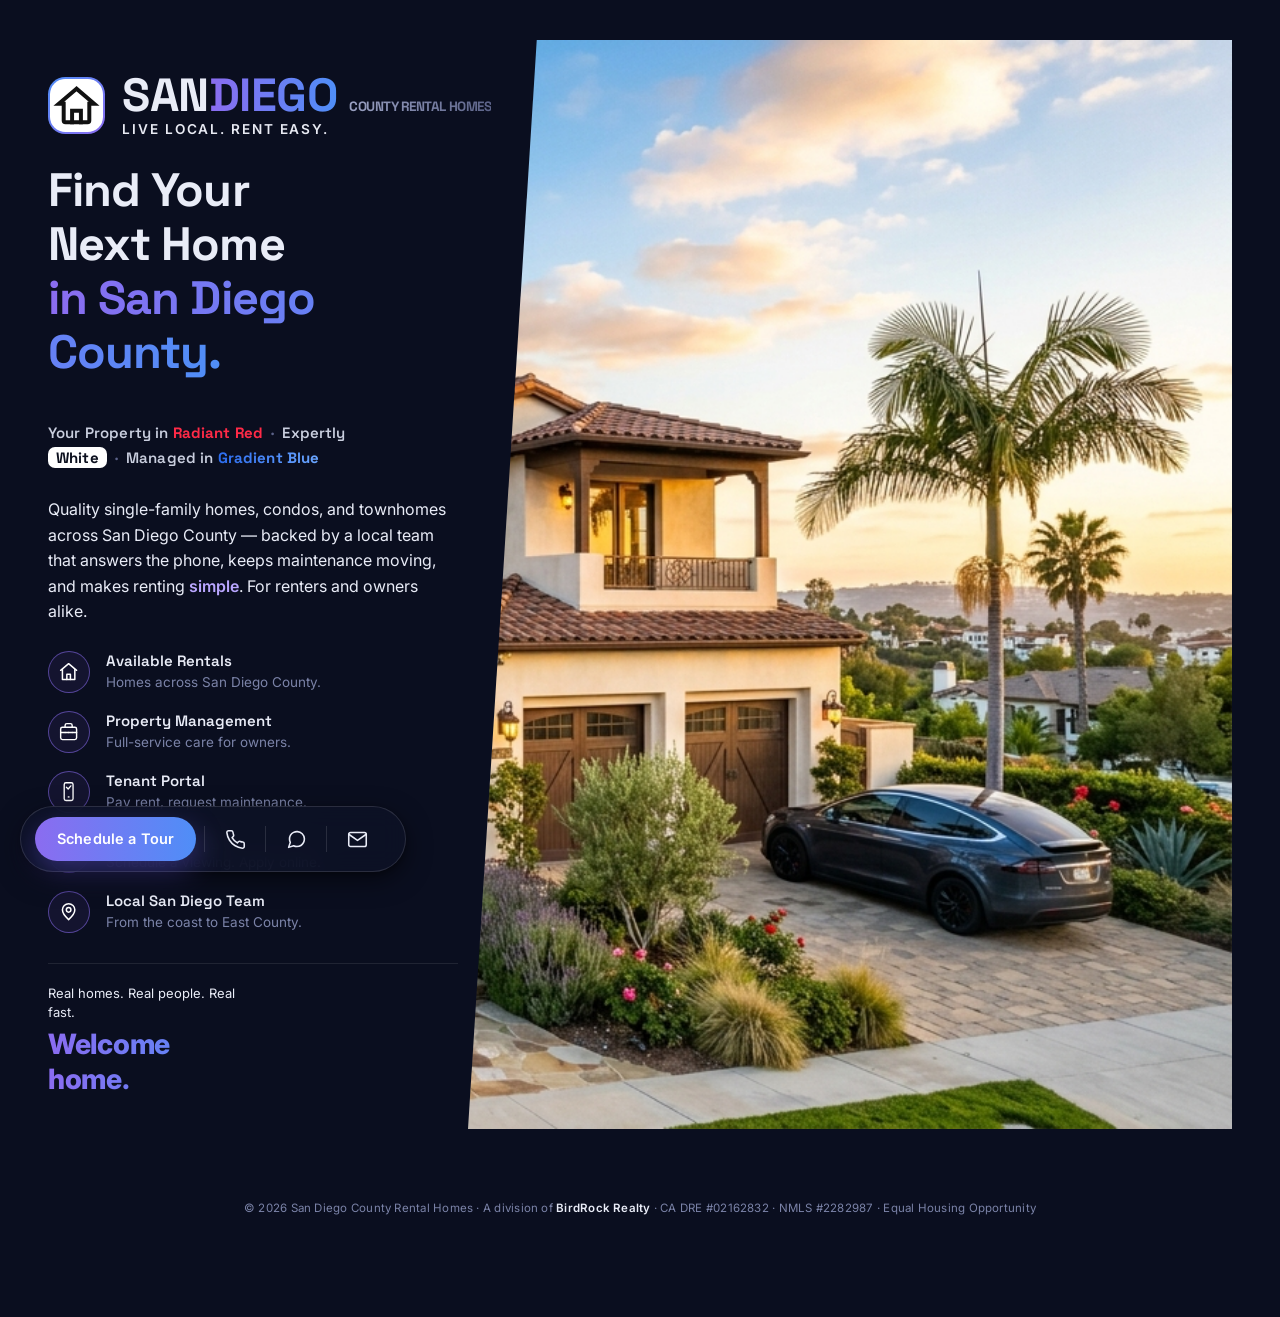
==== commit e960ec7c: "SlamDunk template: brand-title size fit for longer rental-homes name" ====
--- a/index.html
+++ b/index.html
@@ -12,7 +12,7 @@
   <link rel="apple-touch-icon" sizes="180x180" href="assets/appicon-180.png">
   <link rel="manifest" href="site.webmanifest">
   <meta name="theme-color" content="#000000">
-  <link rel="stylesheet" href="pages.css?v=12">
+  <link rel="stylesheet" href="pages.css?v=13">
   <link rel="stylesheet" href="floating-bar.css?v=4">
 </head>
 <body>
--- a/pages.css
+++ b/pages.css
@@ -128,3 +128,7 @@
 .flag-tagline .ft-red { color: #ff2a47; font-weight: 700; }
 .flag-tagline .ft-white { background: #ffffff; color: #0b0f1e; font-weight: 700; padding: 1px 8px; border-radius: 7px; }
 .flag-tagline .ft-blue { background: linear-gradient(90deg, #2b6cf0, #6ba6ff); -webkit-background-clip: text; background-clip: text; color: transparent; font-weight: 700; }
+
+/* Brand title fit override - rental names are longer than SLAMDUNK */
+.brand-title { font-size: 20.4px; }
+.brand-title .suffix { font-size: 13.5px; }
